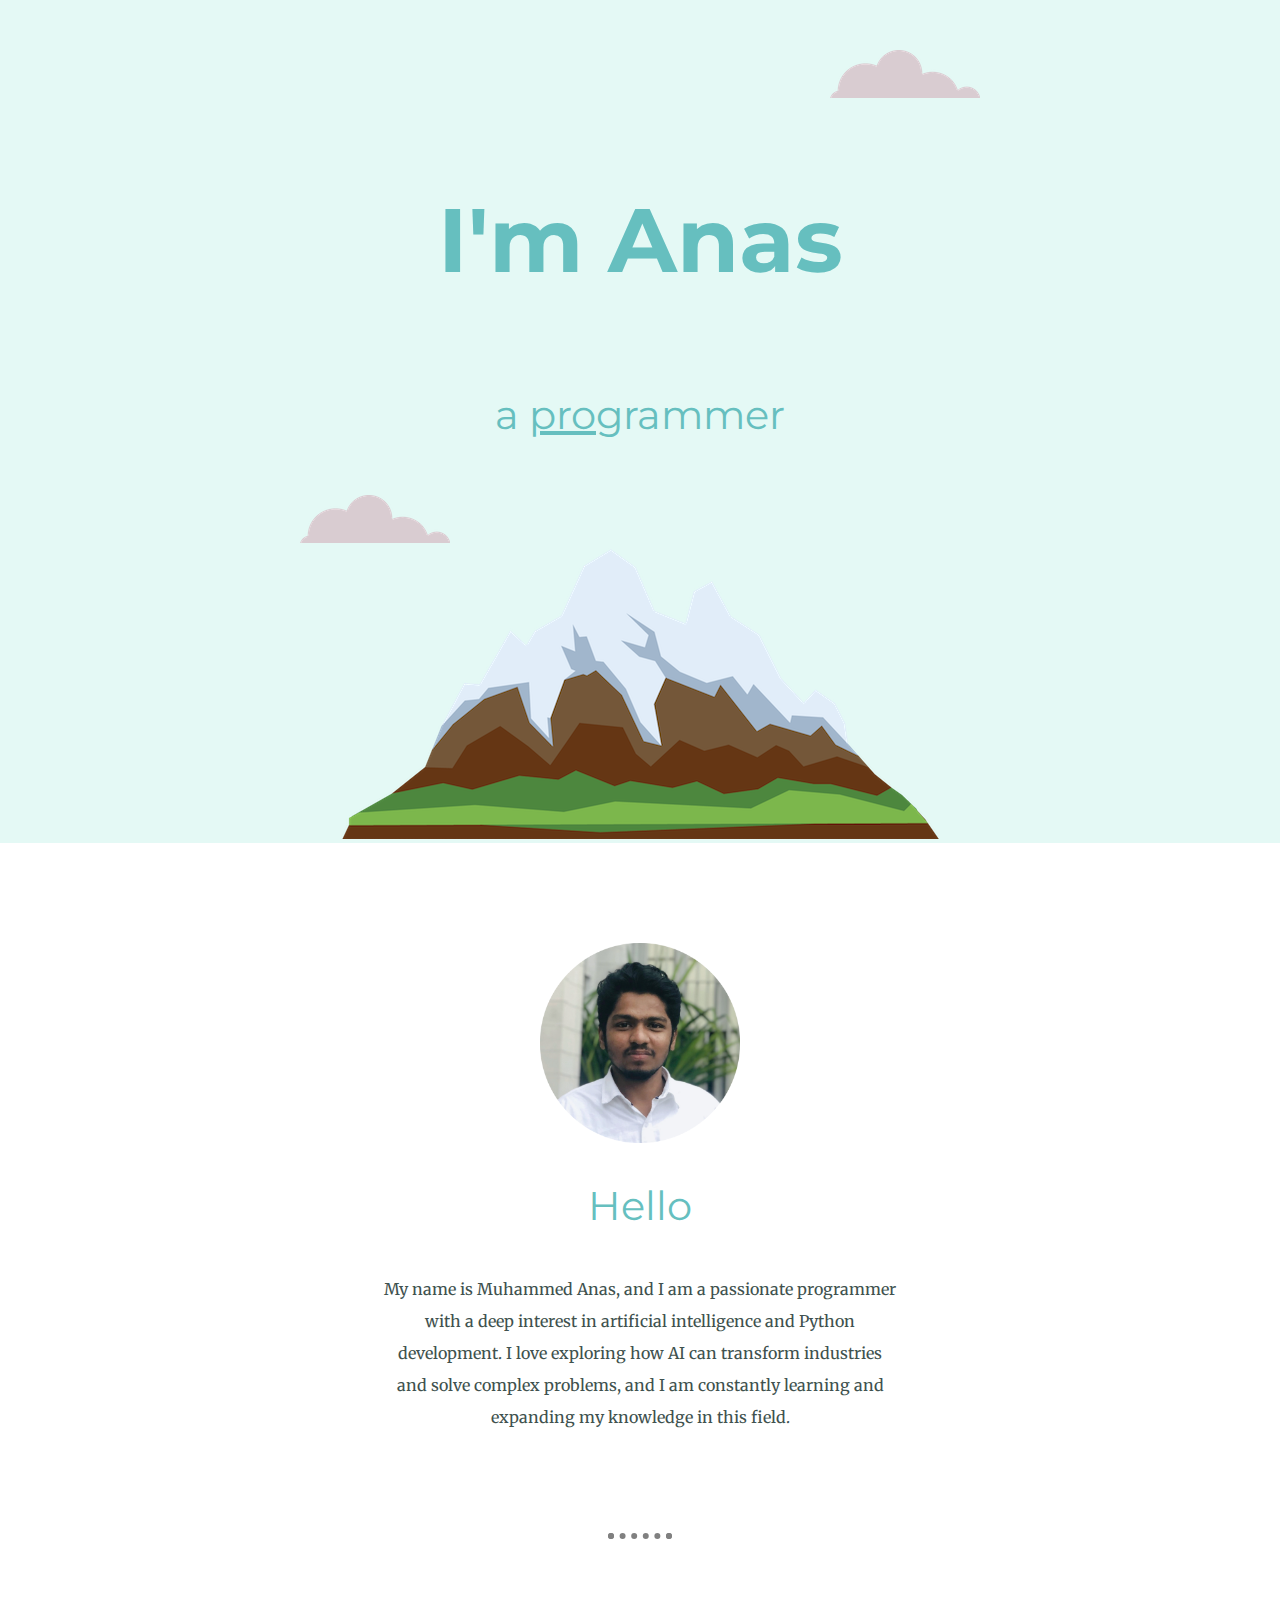
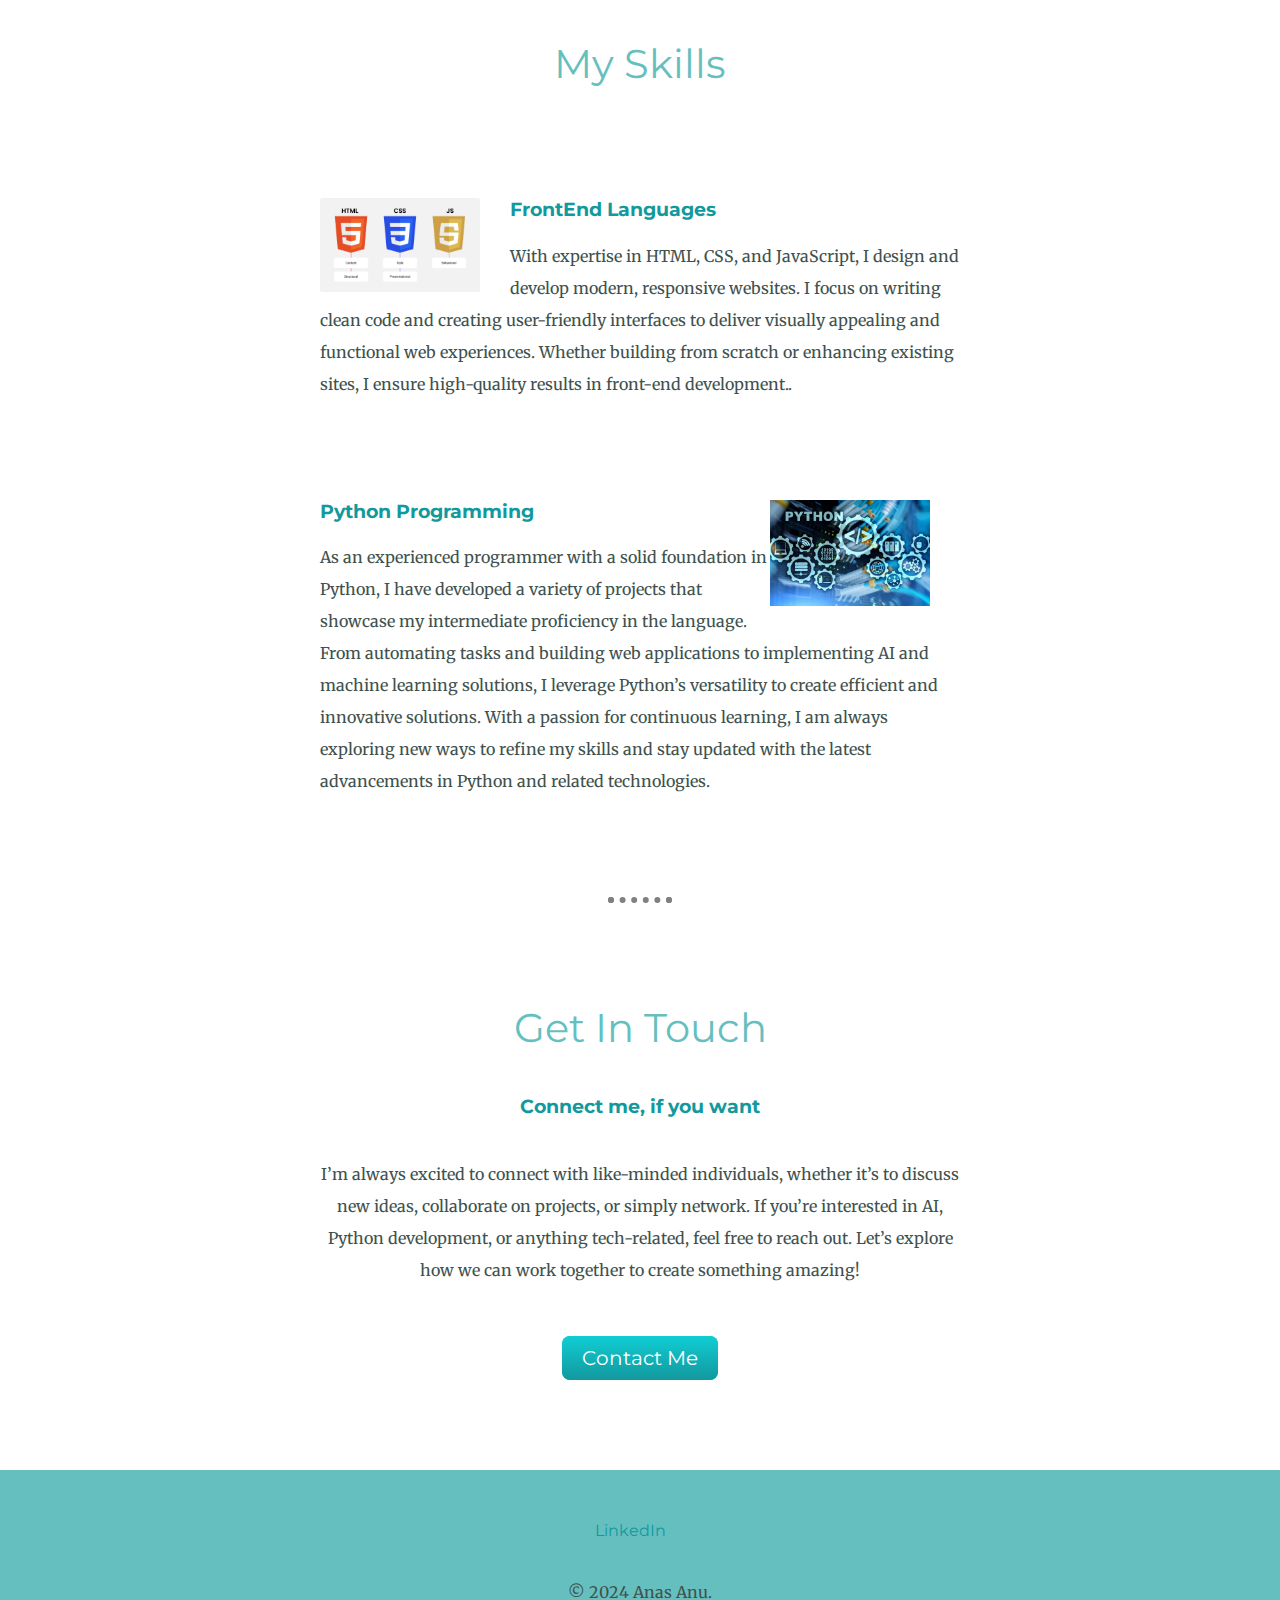
==== CSS My - site/index.html @ d80234c4 "Add files via upload" ====
<!DOCTYPE html>
<html lang="en">
<head>
    <meta charset="UTF-8">
    <title>Muhammed Anas</title>
    <link rel="stylesheet" href="css/styles.css">
    <link rel="icon" href="favicon.ico">
    <link rel="preconnect" href="https://fonts.googleapis.com">
<link rel="preconnect" href="https://fonts.gstatic.com" crossorigin>
<link href="https://fonts.googleapis.com/css2?family=Merriweather:ital,wght@0,300;0,400;0,700;0,900;1,300;1,400;1,700;1,900&family=Montserrat:ital,wght@0,100..900;1,100..900&display=swap" rel="stylesheet">
</head>
<body>
<div class="top-container">
    <img class="top-cloud" src="images/cloud.png" alt="cloud-img">

    <h1>I'm Anas</h1>
    <h2>a <span class="pro">pro</span>grammer</h2>
    <img class="bottom-cloud" src="images/cloud.png" alt="cloud-img">
    <img  src="images/mountain.png" alt="mountain-img">
</div>
<div class="middle-container">
  <div class="profile">
    <img class="profile-pic" src="images/image.jpg" alt="anas-img">
    <h2>Hello</h2>
    <p class="intro">My name is Muhammed Anas, and I am a passionate programmer with a deep interest in artificial intelligence and Python development. I love exploring how AI can transform industries and solve complex problems, and I am constantly learning and expanding my knowledge in this field.</p>
  </div>
  <hr>
  <div class="skills">
    <h2>My Skills</h2>
    <div class="skill-row">
      <img class="ai-image" src="images/frontend.jpg" alt="ai-img">
      <h3>FrontEnd Languages</h3>
      <p>  With expertise in HTML, CSS, and JavaScript, I design and develop modern, responsive websites. I focus on writing clean code and creating user-friendly interfaces to deliver visually appealing and functional web experiences. Whether building from scratch or enhancing existing sites, I ensure high-quality results in front-end development..</p>
    </div>
    <div class="skill-row">
      <img class="python-image" src="images/python.jpg" alt="python-img">
      <h3> Python Programming</h3>
      <p>As an experienced programmer with a solid foundation in Python, I have developed a variety of projects that showcase my intermediate proficiency in the language. From automating tasks and building web applications to implementing AI and machine learning solutions, I leverage Python’s versatility to create efficient and innovative solutions. With a passion for continuous learning, I am always exploring new ways to refine my skills and stay updated with the latest advancements in Python and related technologies.</p>
    </div>
  </div>
  <hr>
  <div class="contact-me">
    <h2>Get In Touch</h2>
    <h3>Connect me, if you want</h3>
    <p class="contact-message">I’m always excited to connect with like-minded individuals, whether it’s to discuss new ideas, collaborate on projects, or simply network. If you’re interested in AI, Python development, or anything tech-related, feel free to reach out. Let’s explore how we can work together to create something amazing!</p>
    <a class="btn" href="mailto:name@email.com">Contact Me</a>
  </div>
</div>


<div class="bottom-container">
  <a class="footer-link" href="https://www.linkedin.com/in/muhammed-anas-m-a-883843277/">LinkedIn</a>
  <p CLASS="copy-right">© 2024 Anas Anu.</p>
</div>


</body>
</html>
---- CSS My - site/css/styles.css ----
body{
color:#40514E;
margin:0;
text-align:center;
font-family: 'Merriweather',serif;
}

h1{
color:#66BFBF;
font-size:5.625rem;
margin-top: 50px;
font-family:'Montserrat', sans-serif;
line-height:2;
}

h2{
color:#66BFBF;
font-size:2.5rem;
font-family:'Montserrat', sans-serif;
font-weight:normal;
padding-bottom:10px;

}
h3{
color:#11999E;
font-family:'Montserrat', sans-serif;
}

p{
line-height:2;
}

.top-container{
background-color:#E4F9F5;
position:relative;
padding-top:100px;
}

.middle-container{
margin:100px 0;
}

.bottom-container{

}

.pro{
text-decoration:underline;
}

.intro{
width:40%;
margin:auto;
}

.top-cloud{
position:absolute;
right:300px;
top:50px;
}
.bottom-cloud{
position:absolute;
left:300px;
bottom:300px;
}
.profile-pic{
width:200px;
height:200px;
}

.ai-image{
width:25%;
float:left;
margin-right:30px;
}

.python-image{
width:25%;
float:right;
margin-right:30px;
}

.footer-link{
color:#11999E;
padding-right:20px;
}

.skill-row{
width:50%;
margin: 100px auto 100px auto;
text-align: left;
}

.bottom-container{
background-color:#66BFBF;
padding:50px 0 20px;
}

a{
color:#11999E;
font-family:'Montserrat', sans-serif;
margin: 10px 20px;
text-decoration:none;
}

a:hover{
color:#EAF6F6;
}

hr{
border: dotted #808080 6px;
border-bottom: none;
width: 4%;
margin:100px auto;

}

.btn {
  background:  #11cdd4;
  background-image: -webkit-linear-gradient(top,  #11cdd4, #11999e);
  background-image: -moz-linear-gradient(top,  #11cdd4, #11999e);
  background-image: -ms-linear-gradient(top,  #11cdd4, #11999e);
  background-image: -o-linear-gradient(top,  #11cdd4, #11999e);
  background-image: linear-gradient(to bottom,  #11cdd4, #11999e);
  -webkit-border-radius: 8;
  -moz-border-radius: 8;
  border-radius: 8px;
  font-family:'Montserrat', sans-serif;
  color: #ffffff;
  font-size: 20px;
  padding: 10px 20px 10px 20px;
  text-decoration: none;
}

.btn:hover {
  background:  #30e3cb;
  background-image: -webkit-linear-gradient(top,  #30e3cb, #2bc4ad);
  background-image: -moz-linear-gradient(top,  #30e3cb, #2bc4ad);
  background-image: -ms-linear-gradient(top,  #30e3cb, #2bc4ad);
  background-image: -o-linear-gradient(top,  #30e3cb, #2bc4ad);
  background-image: linear-gradient(to bottom,  #30e3cb, #2bc4ad);
  text-decoration: none;
}

.contact-message{
width:50%;
margin:40px auto 60px;
}

.copy-right{
color:#EAF6F6
font-size:0.75rem;
padding:20px 0;
}
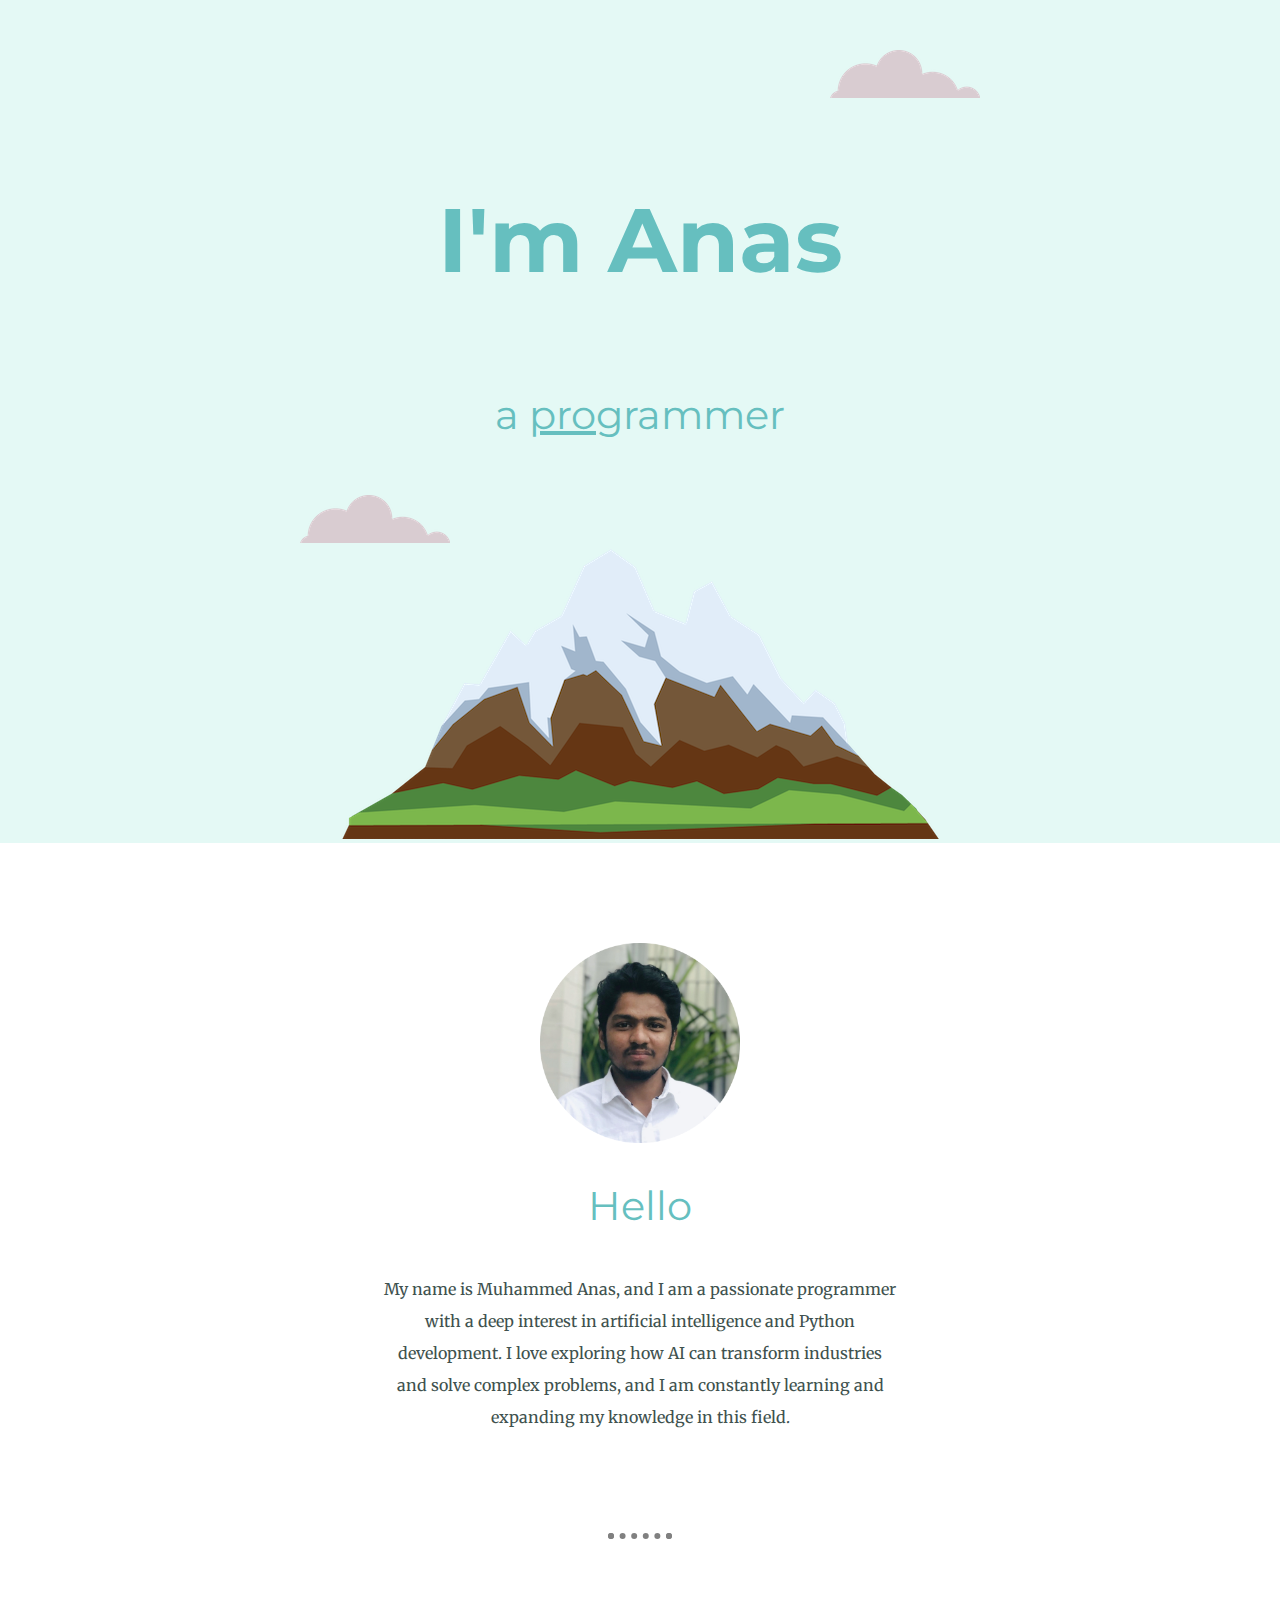
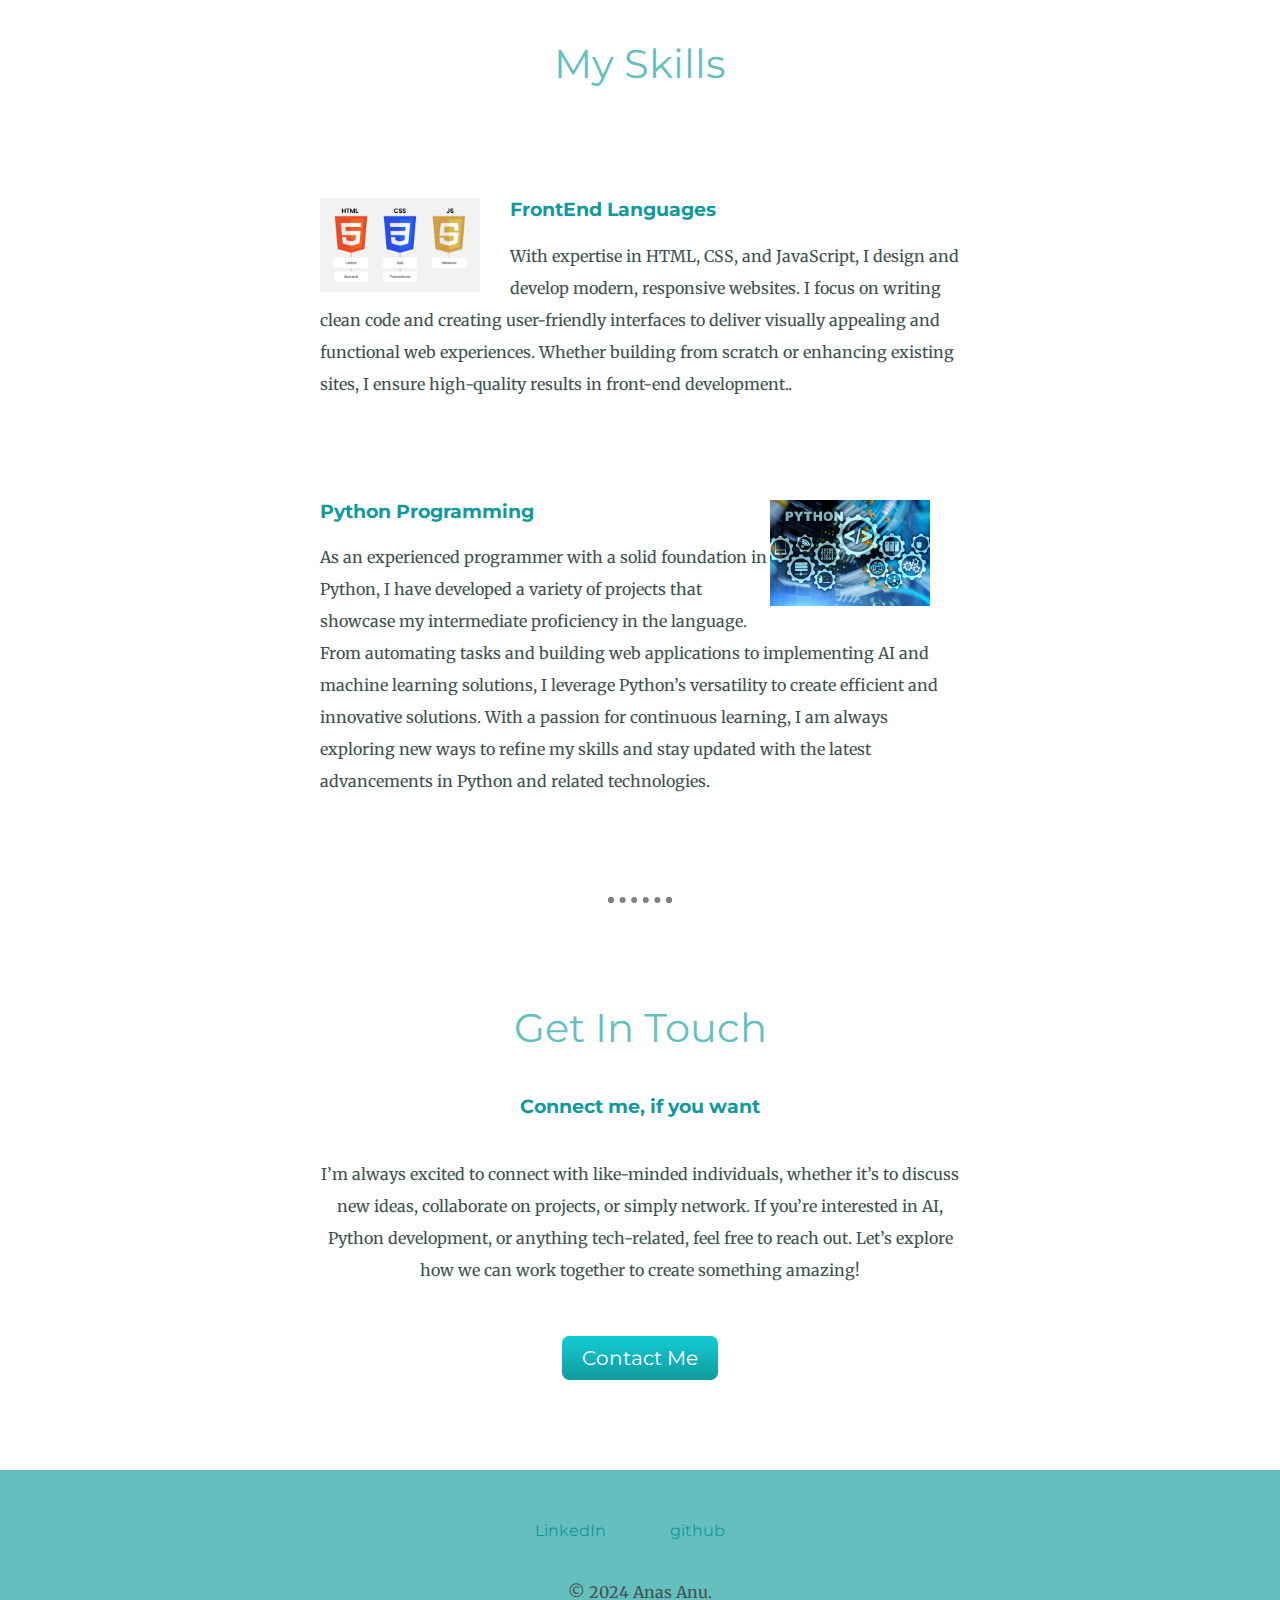
==== commit c45825f1: "Update index.html" ====
--- a/CSS My - site/index.html
+++ b/CSS My - site/index.html
@@ -50,6 +50,7 @@
 
 <div class="bottom-container">
   <a class="footer-link" href="https://www.linkedin.com/in/muhammed-anas-m-a-883843277/">LinkedIn</a>
+  <a class="footer-link" href="https://github.com/Muhammed-anas">github</a>
   <p CLASS="copy-right">© 2024 Anas Anu.</p>
 </div>
 
